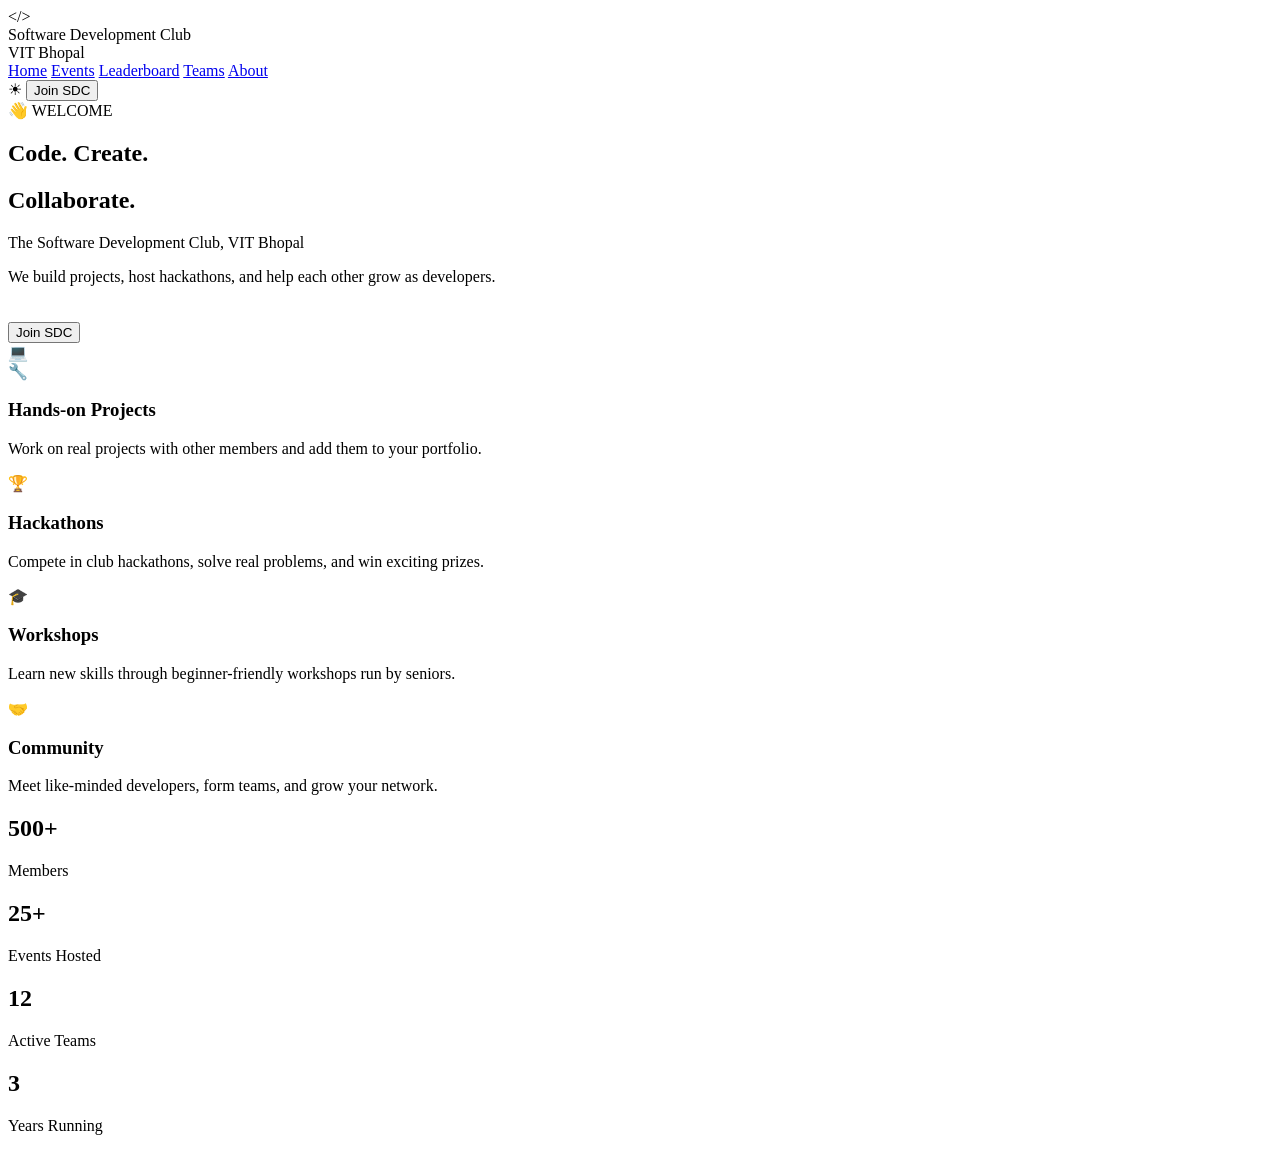
==== index.html @ 3f429cfb "index added" ====
<!DOCTYPE html>
<html lang="en">
<head>
<meta charset="UTF-8">
<meta name="viewport" content="width=device-width, initial-scale=1.0">
<title>SDC - Home</title>
<link rel="stylesheet" href="style.css">
</head>
<body>

  <!-- ===== NAVBAR ===== -->
  <header class="navbar">
    <div class="logo-box">
      <div class="logo-icon">&lt;/&gt;</div>
      <div class="logo-text">
        <div class="logo-name">Software Development Club</div>
        <div class="logo-sub">VIT Bhopal</div>
      </div>
    </div>

    <nav class="nav-links">
      <a href="index.html" class="active">Home</a>
      <a href="events.html">Events</a>
      <a href="leaderboard.html">Leaderboard</a>
      <a href="teams.html">Teams</a>
      <a href="about.html">About</a>
    </nav>

    <div class="nav-right">
      <span class="theme-icon">&#9728;</span>
      <button class="join-btn">Join SDC</button>
    </div>
  </header>

  <!-- ===== HERO SECTION ===== -->
  <section class="hero">
    <div class="hero-left">
      <span class="badge">&#128075; WELCOME</span>
      <h1>Code. Create.</h1>
      <h1 class="highlight">Collaborate.</h1>
      <p class="tagline">The Software Development Club, VIT Bhopal</p>
      <p class="subtext">We build projects, host hackathons, and help each other grow as developers.</p>
      <button class="join-btn" style="margin-top:20px;">Join SDC</button>
    </div>
    <div class="hero-right">
      <div class="trophy">&#128187;</div>
    </div>
  </section>

  <!-- ===== FEATURES SECTION ===== -->
  <main class="content">
    <section class="feature-grid">

      <div class="card feature-card">
        <div class="feature-icon">&#128295;</div>
        <h3>Hands-on Projects</h3>
        <p>Work on real projects with other members and add them to your portfolio.</p>
      </div>

      <div class="card feature-card">
        <div class="feature-icon">&#127942;</div>
        <h3>Hackathons</h3>
        <p>Compete in club hackathons, solve real problems, and win exciting prizes.</p>
      </div>

      <div class="card feature-card">
        <div class="feature-icon">&#127891;</div>
        <h3>Workshops</h3>
        <p>Learn new skills through beginner-friendly workshops run by seniors.</p>
      </div>

      <div class="card feature-card">
        <div class="feature-icon">&#129309;</div>
        <h3>Community</h3>
        <p>Meet like-minded developers, form teams, and grow your network.</p>
      </div>

    </section>

    <!-- ===== STATS SECTION ===== -->
    <section class="stats-bar card">
      <div class="stat">
        <h2>500+</h2>
        <p>Members</p>
      </div>
      <div class="stat">
        <h2>25+</h2>
        <p>Events Hosted</p>
      </div>
      <div class="stat">
        <h2>12</h2>
        <p>Active Teams</p>
      </div>
      <div class="stat">
        <h2>3</h2>
        <p>Years Running</p>
      </div>
    </section>
  </main>

</body>
</html>
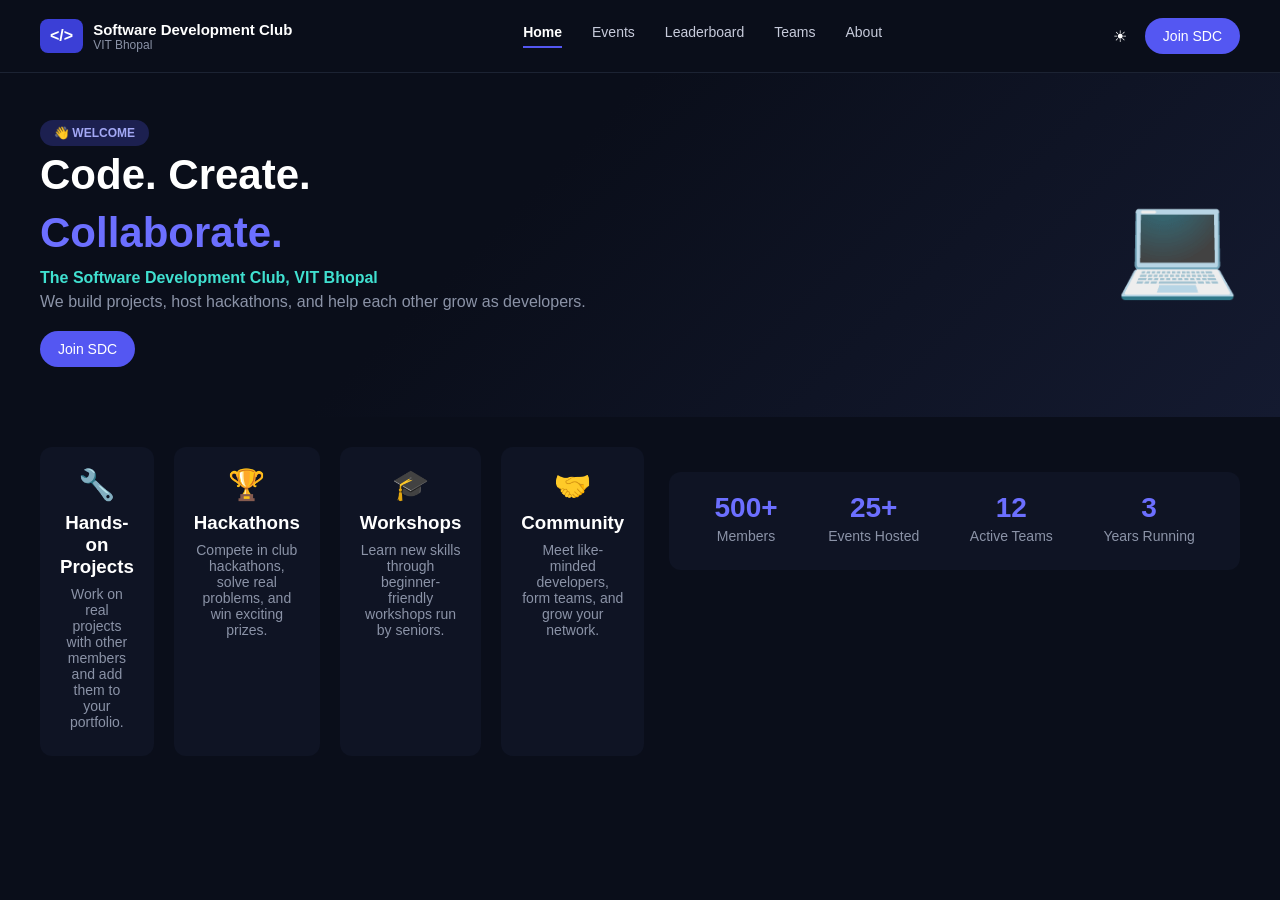
==== commit d00d26af: "changes saved" ====
--- a/index.html
+++ b/index.html
@@ -73,7 +73,7 @@
         <div class="feature-icon">&#129309;</div>
         <h3>Community</h3>
         <p>Meet like-minded developers, form teams, and grow your network.</p>
-      </div>
+      </div> </br>
 
     </section>
 
--- a/style.css
+++ b/style.css
@@ -0,0 +1,563 @@
+/* ============ BASIC RESET ============ */
+* {
+  margin: 0;
+  padding: 0;
+  box-sizing: border-box;
+  font-family: 'Segoe UI', Arial, sans-serif;
+}
+
+body {
+  background-color: #0a0e1a;
+  color: #ffffff;
+}
+
+/* ============ NAVBAR ============ */
+.navbar {
+  display: flex;
+  align-items: center;
+  justify-content: space-between;
+  padding: 18px 40px;
+  background-color: #0a0e1a;
+  border-bottom: 1px solid #1c2333;
+}
+
+.logo-box {
+  display: flex;
+  align-items: center;
+  gap: 10px;
+}
+
+.logo-icon {
+  background-color: #3b3fd6;
+  color: white;
+  font-weight: bold;
+  padding: 8px 10px;
+  border-radius: 8px;
+}
+
+.logo-name {
+  font-weight: bold;
+  font-size: 15px;
+}
+
+.logo-sub {
+  font-size: 12px;
+  color: #8b93a7;
+}
+
+.nav-links {
+  display: flex;
+  gap: 30px;
+}
+
+.nav-links a {
+  color: #c7cbdb;
+  text-decoration: none;
+  font-size: 14px;
+  padding-bottom: 6px;
+}
+
+.nav-links a.active {
+  color: #ffffff;
+  font-weight: bold;
+  border-bottom: 2px solid #5457f2;
+}
+
+/* hover effect for nav links (skip the currently active one) */
+.nav-links a:hover:not(.active) {
+  color: #ffffff;
+}
+
+.nav-right {
+  display: flex;
+  align-items: center;
+  gap: 18px;
+}
+
+.theme-icon {
+  cursor: pointer;
+}
+
+.join-btn {
+  background-color: #5457f2;
+  color: white;
+  border: none;
+  padding: 10px 18px;
+  border-radius: 20px;
+  cursor: pointer;
+  font-size: 14px;
+  transition: opacity 0.2s ease;
+}
+
+/* mouse hover = a little transparent */
+.join-btn:hover {
+  opacity: 0.8;
+}
+
+/* ============ HERO SECTION ============ */
+.hero {
+  display: flex;
+  justify-content: space-between;
+  align-items: center;
+  padding: 50px 40px;
+  background: linear-gradient(135deg, #0a0e1a 40%, #141a30);
+  position: relative;
+  overflow: hidden;
+}
+
+.badge {
+  background-color: #1c2050;
+  color: #a3a8f5;
+  padding: 6px 14px;
+  border-radius: 20px;
+  font-size: 12px;
+  font-weight: bold;
+}
+
+.hero h1 {
+  font-size: 42px;
+  margin-top: 10px;
+}
+
+.highlight {
+  color: #6c6fff;
+}
+
+.tagline {
+  color: #40e0d0;
+  margin-top: 12px;
+  font-weight: bold;
+}
+
+.subtext {
+  color: #8b93a7;
+  margin-top: 6px;
+}
+
+.trophy {
+  font-size: 100px;
+}
+
+/* ============ MAIN CONTENT LAYOUT ============ */
+.content {
+  display: flex;
+  gap: 25px;
+  padding: 30px 40px;
+  align-items: flex-start;
+}
+
+.leaderboard {
+  flex: 3;
+  background-color: #0f1424;
+  border-radius: 12px;
+  padding: 20px;
+}
+
+.sidebar {
+  flex: 1;
+  display: flex;
+  flex-direction: column;
+  gap: 20px;
+}
+
+/* ============ FILTER BAR ============ */
+.filter-bar {
+  display: flex;
+  justify-content: space-between;
+  align-items: center;
+  margin-bottom: 20px;
+  flex-wrap: wrap;
+  gap: 10px;
+}
+
+.tabs {
+  display: flex;
+  gap: 8px;
+}
+
+.tab {
+  background-color: transparent;
+  color: #8b93a7;
+  border: none;
+  padding: 8px 16px;
+  border-radius: 20px;
+  cursor: pointer;
+  font-size: 14px;
+  transition: background-color 0.2s ease, opacity 0.2s ease;
+}
+
+.tab.active {
+  background-color: #5457f2;
+  color: white;
+}
+
+/* hover on a tab that is NOT already selected */
+.tab:not(.active):hover {
+  background-color: #1c2333;
+  color: #ffffff;
+}
+
+/* hover on the tab that IS already selected -> goes a little transparent */
+.tab.active:hover {
+  opacity: 0.8;
+}
+
+.search-box {
+  background-color: #161c30;
+  border: 1px solid #262d45;
+  color: white;
+  padding: 8px 14px;
+  border-radius: 8px;
+  font-size: 14px;
+  width: 220px;
+  transition: border-color 0.2s ease;
+}
+
+.search-box:hover,
+.search-box:focus {
+  border-color: #5457f2;
+  outline: none;
+}
+
+/* ============ TABLE ============ */
+.team-table {
+  width: 100%;
+  border-collapse: collapse;
+}
+
+.team-table th {
+  text-align: left;
+  color: #8b93a7;
+  font-size: 13px;
+  padding: 10px;
+  border-bottom: 1px solid #1c2333;
+}
+
+.team-table td {
+  padding: 14px 10px;
+  border-bottom: 1px solid #1c2333;
+  vertical-align: middle;
+}
+
+.points-col {
+  text-align: right;
+}
+
+.rank-cell {
+  display: flex;
+  align-items: center;
+  gap: 6px;
+  font-weight: bold;
+}
+
+.team-cell {
+  display: flex;
+  align-items: center;
+  gap: 12px;
+}
+
+.team-icon {
+  width: 36px;
+  height: 36px;
+  border-radius: 50%;
+  background-color: #262d45;
+  display: flex;
+  align-items: center;
+  justify-content: center;
+}
+
+.team-name {
+  font-weight: bold;
+  font-size: 15px;
+}
+
+.team-slogan {
+  font-size: 12px;
+  color: #8b93a7;
+}
+
+.points {
+  text-align: right;
+  font-weight: bold;
+  font-size: 16px;
+}
+
+/* top 3 rows get a highlighted background + colored left border */
+.rank-1 { background-color: #1a1a0f; border-left: 3px solid gold; }
+.rank-2 { background-color: #14182a; border-left: 3px solid silver; }
+.rank-3 { background-color: #1a140f; border-left: 3px solid #cd7f32; }
+
+.rank-1 .points { color: gold; }
+.rank-2 .points { color: silver; }
+.rank-3 .points { color: #cd7f32; }
+
+/* ============ SIDEBAR CARDS ============ */
+.card {
+  background-color: #0f1424;
+  border-radius: 12px;
+  padding: 20px;
+}
+
+.card-title {
+  display: flex;
+  align-items: center;
+  gap: 10px;
+  margin-bottom: 10px;
+}
+
+.card-icon {
+  background-color: #262d45;
+  padding: 6px 10px;
+  border-radius: 8px;
+}
+
+.card p {
+  color: #c7cbdb;
+  font-size: 14px;
+  margin: 6px 0;
+}
+
+.card hr {
+  border: none;
+  border-top: 1px solid #1c2333;
+  margin: 12px 0;
+}
+
+.progress-bar {
+  background-color: #1c2333;
+  border-radius: 10px;
+  height: 6px;
+  margin-top: 12px;
+  overflow: hidden;
+}
+
+.progress-fill {
+  background-color: #5457f2;
+  height: 100%;
+  width: 70%;
+}
+
+/* Top 3 list inside sidebar */
+.top-three-list {
+  list-style: none;
+  margin-top: 10px;
+}
+
+.top-three-list li {
+  display: flex;
+  align-items: center;
+  gap: 10px;
+  padding: 8px 0;
+  border-bottom: 1px solid #1c2333;
+  font-size: 14px;
+}
+
+.top-three-list li:last-child {
+  border-bottom: none;
+}
+
+.top-three-list .medal {
+  font-weight: bold;
+  width: 18px;
+}
+
+.top-three-list .pts {
+  margin-left: auto;
+  font-weight: bold;
+}
+
+/* CTA card */
+.cta-card {
+  text-align: center;
+}
+
+.rocket {
+  font-size: 30px;
+  margin-bottom: 10px;
+}
+
+.view-btn {
+  background-color: #5457f2;
+  color: white;
+  border: none;
+  padding: 10px 16px;
+  border-radius: 20px;
+  cursor: pointer;
+  margin-top: 12px;
+  width: 100%;
+  transition: opacity 0.2s ease;
+}
+
+.view-btn:hover {
+  opacity: 0.8;
+}
+
+/* ============ HOME PAGE: FEATURES ============ */
+.feature-grid {
+  display: grid;
+  grid-template-columns: repeat(4, 1fr);
+  gap: 20px;
+  width: 100%;
+}
+
+.feature-card {
+  text-align: center;
+  transition: transform 0.2s ease, background-color 0.2s ease;
+}
+
+.feature-card:hover {
+  transform: translateY(-4px);
+  background-color: #141a30;
+}
+
+.feature-icon {
+  font-size: 30px;
+  margin-bottom: 10px;
+}
+
+.feature-card h3 {
+  margin-bottom: 8px;
+}
+
+.feature-card p {
+  color: #8b93a7;
+  font-size: 14px;
+}
+
+/* ============ HOME PAGE: STATS BAR ============ */
+.stats-bar {
+  display: flex;
+  justify-content: space-around;
+  width: 100%;
+  margin-top: 25px;
+  text-align: center;
+}
+
+.stat h2 {
+  color: #6c6fff;
+  font-size: 28px;
+}
+
+.stat p {
+  color: #8b93a7;
+  font-size: 14px;
+  margin-top: 4px;
+}
+
+/* ============ EVENTS PAGE ============ */
+.events-column {
+  width: 100%;
+}
+
+.section-title {
+  margin: 20px 0 12px 0;
+}
+
+.section-title:first-child {
+  margin-top: 0;
+}
+
+.event-card {
+  display: flex;
+  align-items: center;
+  gap: 18px;
+  margin-bottom: 14px;
+  transition: transform 0.2s ease, background-color 0.2s ease;
+}
+
+.event-card:hover {
+  transform: translateY(-2px);
+  background-color: #141a30;
+}
+
+.event-date {
+  background-color: #1c2333;
+  border-radius: 10px;
+  padding: 10px 16px;
+  text-align: center;
+  min-width: 60px;
+}
+
+.event-day {
+  font-size: 20px;
+  font-weight: bold;
+}
+
+.event-month {
+  font-size: 12px;
+  color: #8b93a7;
+}
+
+.event-info h3 {
+  margin-bottom: 4px;
+}
+
+.event-info p {
+  color: #8b93a7;
+  font-size: 14px;
+}
+
+/* ============ TEAMS PAGE ============ */
+.teams-grid {
+  display: grid;
+  grid-template-columns: repeat(4, 1fr);
+  gap: 20px;
+  width: 100%;
+}
+
+.team-grid-card {
+  text-align: center;
+  transition: transform 0.2s ease, background-color 0.2s ease;
+}
+
+.team-grid-card:hover {
+  transform: translateY(-4px);
+  background-color: #141a30;
+}
+
+.team-grid-card .team-icon {
+  width: 50px;
+  height: 50px;
+  margin: 0 auto 10px auto;
+  font-size: 20px;
+}
+
+.team-grid-card h3 {
+  margin-bottom: 4px;
+}
+
+/* ============ ABOUT PAGE ============ */
+.about-column {
+  width: 100%;
+  display: flex;
+  flex-direction: column;
+  gap: 18px;
+}
+
+.about-column h3 {
+  margin-bottom: 8px;
+}
+
+.about-column p {
+  color: #c7cbdb;
+  font-size: 14px;
+  line-height: 1.6;
+}
+
+/* ============ RESPONSIVE ============ */
+@media (max-width: 900px) {
+  .content {
+    flex-direction: column;
+  }
+  .nav-links {
+    display: none;
+  }
+  .feature-grid,
+  .teams-grid {
+    grid-template-columns: repeat(2, 1fr);
+  }
+  .stats-bar {
+    flex-wrap: wrap;
+    gap: 20px;
+  }
+}
